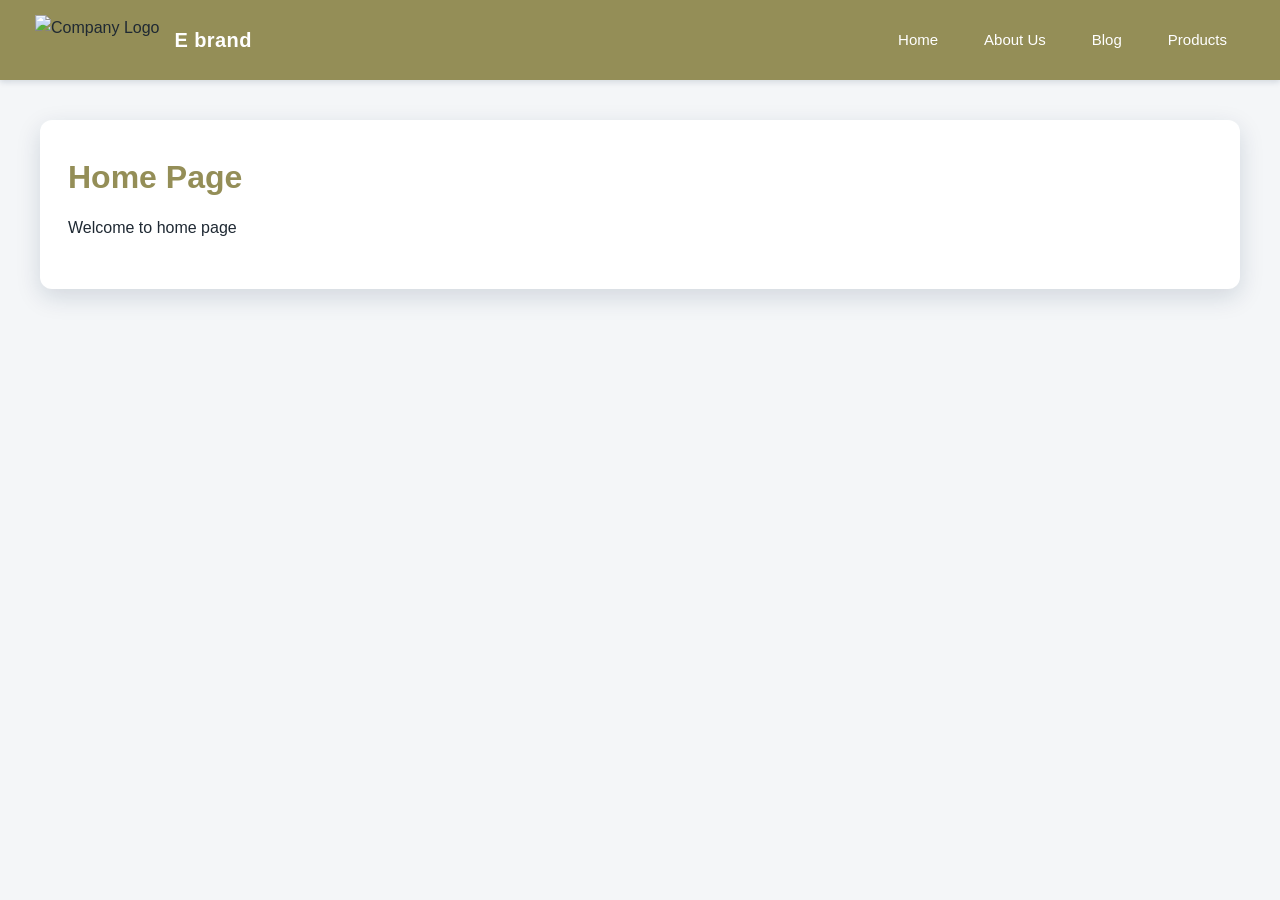
==== index.html @ 7e7e0a2b "Merge remote README with Initial  project" ====
<!-- Homepage -->
<!DOCTYPE html>
<html lang="en">
<head>
    <meta charset="UTF-8">
    <meta name="viewport" content="width=device-width, initial-scale=1.0">
    <title>Power Apps Pro INC.</title>

    <link rel="stylesheet" href="styles.css">
</head>
<body>

<div id="header"></div>

<main>
  <h1>Home Page</h1>
  <p>Welcome to home page</p>
</main>

<div id="footer"></div>
<script src="script.js"></script>
</body>
</html>
---- styles.css ----
/* ==========================================================
   E-Commerce Website Stylesheet
   ----------------------------------------------------------
   This stylesheet controls the overall look and layout of the
   site. It uses CSS variables so you can quickly change the
   color palette, spacing, and typography in one place.

   HOW TO CUSTOMIZE THIS FILE:
   - Change colors by editing the variables in :root
   - Change spacing by editing --content-width, --nav-height,
     and the padding/margin values below
   - Change responsiveness by adjusting the media query widths
   - Add new page sections using the helper classes near the end

   TIP:
   If you want a more premium, dark, or minimal look, update only
   the variables and a few color references below.
   ========================================================== */

:root {
    /* ---------------------------
       Brand colors
       Change these values to match your company style.
       Example: swap blue for green, orange, or black.
       --------------------------- */
    --primary: #948e57;          /* Main dark blue used for header and strong accents */
    --primary-dark: #726a3c;     /* Darker version for hover or pressed states */
    --primary-light: #e2e076;    /* Slightly lighter shade for hover links */
    --accent: #63583b;           /* Selected/active navigation color */

    /* ---------------------------
       Neutral colors
       These affect text, background, and borders.
       --------------------------- */
    --page-bg: #f4f6f8;          /* Overall page background color */
    --surface: #ffffff;          /* Main content card background */
    --text: #1f2933;             /* Main text color */
    --muted: #5f6c7b;            /* Secondary text / subtitles */
    --border: #dfe7ef;           /* Borders and dividers */
    --shadow: rgba(15, 41, 71, 0.15); /* Soft shadow for cards and headers */

    /* ---------------------------
       Layout values
       Adjust these for page width and spacing.
       --------------------------- */
    --content-width: 1200px;     /* Maximum width of main content */
    --nav-height: 80px;          /* Header height on desktop */
    --radius: 12px;              /* Corner radius for cards and buttons */
    --transition-speed: 0.2s;    /* Speed for hover transitions */
}

/* ==========================================================
   Reset and base styles
   These rules make the page look consistent across browsers.
   ========================================================== */

* {
    margin: 0;
    padding: 0;
    box-sizing: border-box;
}

html {
    scroll-behavior: smooth;
}

body {
    font-family: Arial, Helvetica, sans-serif;
    background-color: var(--page-bg);
    color: var(--text);
    line-height: 1.6;
}

a {
    color: inherit;
    text-decoration: none;
}

img {
    max-width: 100%;
    display: block;
}

main {
    width: min(var(--content-width), calc(100% - 32px));
    margin: 40px auto;
    padding: 32px 28px;
    background-color: var(--surface);
    border-radius: var(--radius);
    box-shadow: 0 8px 24px var(--shadow);
}

main h1,
main h2,
main h3 {
    color: var(--primary);
    margin-bottom: 12px;
}

main p {
    color: var(--text);
    margin-bottom: 16px;
}

/* ==========================================================
   Header styles
   The header is the main navigation bar across the website.
   It is loaded from header.html, so these styles affect every page.
   ========================================================== */

header {
    width: 100%;
    min-height: var(--nav-height);
    background-color: var(--primary);
    display: flex;
    align-items: center;
    justify-content: space-between;
    padding: 0 35px;
    box-shadow: 0 2px 6px var(--shadow);
}

/* ----------------------------------------------------------
   Left side of the header
   This section contains the logo and brand name.
   ---------------------------------------------------------- */

.left-header {
    display: flex;
    align-items: center;
    gap: 15px;
}

.left-header a {
    display: flex;
    align-items: center;
    text-decoration: none;
}

.logo {
    height: 50px;
    width: auto;
    display: block;
}

.brand-text {
    color: #ffffff;
    font-size: 20px;
    font-weight: 600;
    letter-spacing: 0.02em;
}

/* ==========================================================
   Navigation styles
   This controls each nav link such as Home, About Us, Blog, Products.
   You can change the look by editing link padding, background color,
   font size, or hover state below.
   ========================================================== */

nav {
    display: flex;
    align-items: center;
    gap: 10px;
    flex-wrap: wrap;
}

nav a {
    color: #ffffff;
    text-decoration: none;
    font-size: 15px;
    font-weight: 500;
    padding: 12px 18px;
    border-radius: 6px;
    transition: background-color var(--transition-speed) ease,
                color var(--transition-speed) ease,
                transform var(--transition-speed) ease;
}

nav a:hover {
    background-color: var(--primary-light);
}

nav a:active {
    transform: translateY(1px);
}

/* Use this class on a nav item when it is the current page.
   In HTML, you would usually add class="active" to the current nav link.
   Example: <a href="products.html" class="active">Products</a> */
nav a.active {
    background-color: var(--accent);
}

/* ==========================================================
   Utility classes for future page sections
   These are optional helper classes that make it easier to add
   consistent card layouts and headings across the site.
   ========================================================== */

.page-title {
    font-size: clamp(2rem, 4vw, 3rem);
    margin-bottom: 18px;
    color: var(--primary);
}

.section {
    margin-top: 28px;
    padding: 24px;
    background-color: var(--surface);
    border: 1px solid var(--border);
    border-radius: var(--radius);
}

.card-grid {
    display: grid;
    grid-template-columns: repeat(auto-fit, minmax(220px, 1fr));
    gap: 20px;
}

.card {
    background-color: var(--surface);
    border: 1px solid var(--border);
    border-radius: var(--radius);
    padding: 20px;
    box-shadow: 0 4px 12px rgba(0, 0, 0, 0.04);
}

/* ==========================================================
   Responsive design
   These media queries make the layout adapt on smaller screens.
   If you want a different mobile breakpoint, change 700px below.
   ========================================================== */

@media (max-width: 700px) {
    header {
        height: auto;
        min-height: var(--nav-height);
        flex-direction: column;
        align-items: stretch;
        padding: 15px 20px;
        gap: 15px;
    }

    .left-header {
        justify-content: center;
    }

    nav {
        justify-content: center;
    }

    nav a {
        font-size: 14px;
        padding: 10px 14px;
    }

    .logo {
        height: 42px;
    }

    main {
        width: min(var(--content-width), calc(100% - 20px));
        padding: 22px 18px;
        margin-top: 20px;
    }
}

/* ==========================================================
   Notes for editing
   ----------------------------------------------------------
   To customize the site quickly:
   1. Change --primary to alter the main brand color.
   2. Change --page-bg to make the page lighter or darker.
   3. Update nav a hover styles to create a new hover effect.
   4. Adjust the mobile media query width to target a different
      device size.
   5. Add new utility classes for product cards, pricing sections,
      or hero banners without changing the header rules.
   ========================================================== */
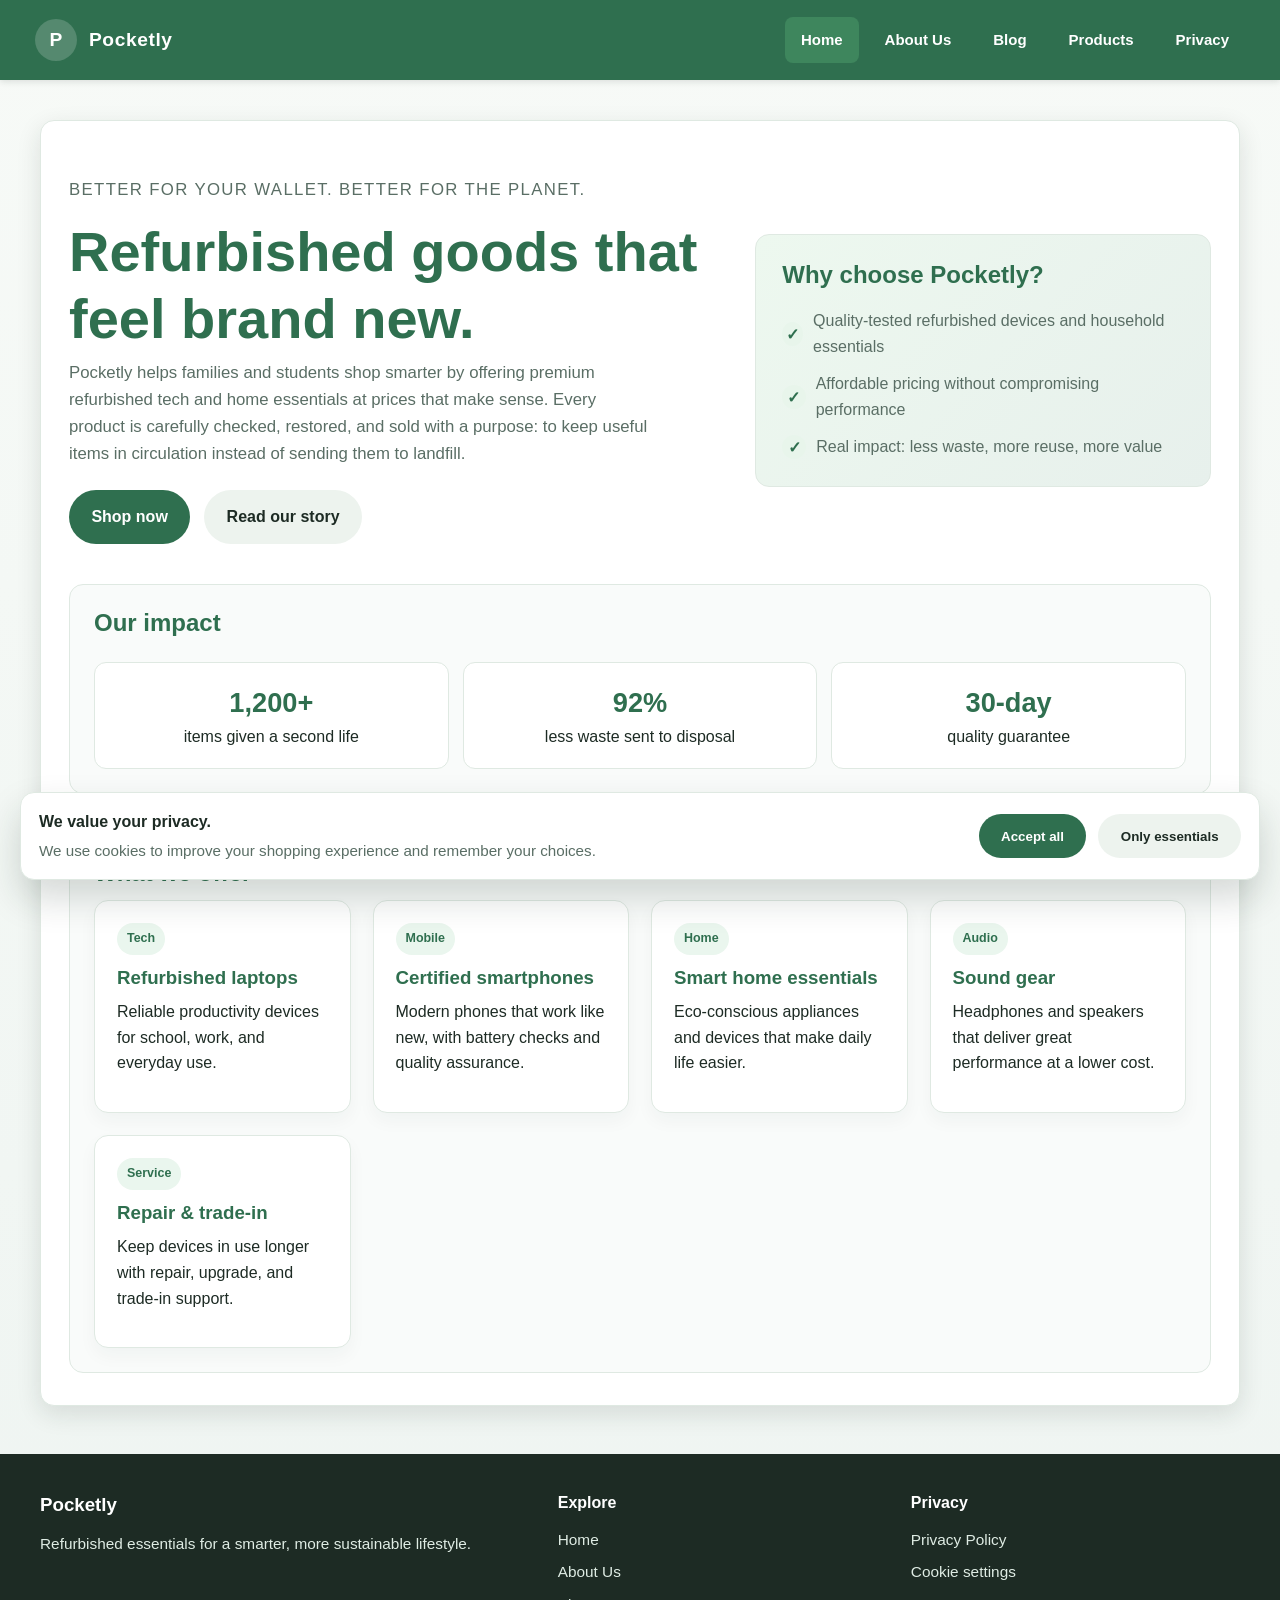
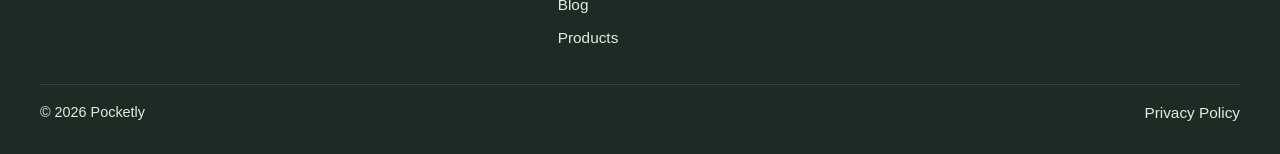
==== commit 797108e8: "Infomration added to each page and theme update" ====
--- a/index.html
+++ b/index.html
@@ -1,23 +1,91 @@
-<!-- Homepage -->
 <!DOCTYPE html>
 <html lang="en">
 <head>
-    <meta charset="UTF-8">
-    <meta name="viewport" content="width=device-width, initial-scale=1.0">
-    <title>Power Apps Pro INC.</title>
-
-    <link rel="stylesheet" href="styles.css">
+  <meta charset="UTF-8">
+  <meta name="viewport" content="width=device-width, initial-scale=1.0">
+  <meta name="description" content="Pocketly sells high-quality refurbished essentials to help reduce waste and make sustainable shopping accessible.">
+  <title>Pocketly | Sustainable Refurbished Goods</title>
+  <link rel="stylesheet" href="styles.css">
 </head>
 <body>
+  <div id="header"></div>
 
-<div id="header"></div>
+  <main class="page-shell">
+    <section class="hero">
+      <div class="hero-copy">
+        <p class="blog-meta">Better for your wallet. Better for the planet.</p>
+        <h1 class="page-title">Refurbished goods that feel brand new.</h1>
+        <p>
+          Pocketly helps families and students shop smarter by offering premium refurbished tech and home essentials at prices that make sense.
+          Every product is carefully checked, restored, and sold with a purpose: to keep useful items in circulation instead of sending them to landfill.
+        </p>
+        <div class="hero-actions">
+          <a class="button primary" href="products.html">Shop now</a>
+          <a class="button secondary" href="blog.html">Read our story</a>
+        </div>
+      </div>
 
-<main>
-  <h1>Home Page</h1>
-  <p>Welcome to home page</p>
-</main>
+      <div class="hero-panel">
+        <h2>Why choose Pocketly?</h2>
+        <ul class="feature-list">
+          <li>Quality-tested refurbished devices and household essentials</li>
+          <li>Affordable pricing without compromising performance</li>
+          <li>Real impact: less waste, more reuse, more value</li>
+        </ul>
+      </div>
+    </section>
 
-<div id="footer"></div>
-<script src="script.js"></script>
+    <section class="section">
+      <h2>Our impact</h2>
+      <div class="metric-grid">
+        <div class="metric">
+          <strong>1,200+</strong>
+          <span>items given a second life</span>
+        </div>
+        <div class="metric">
+          <strong>92%</strong>
+          <span>less waste sent to disposal</span>
+        </div>
+        <div class="metric">
+          <strong>30-day</strong>
+          <span>quality guarantee</span>
+        </div>
+      </div>
+    </section>
+
+    <section class="section">
+      <h2>What we offer</h2>
+      <div class="product-grid">
+        <article class="product-card">
+          <span class="product-tag">Tech</span>
+          <h3>Refurbished laptops</h3>
+          <p>Reliable productivity devices for school, work, and everyday use.</p>
+        </article>
+        <article class="product-card">
+          <span class="product-tag">Mobile</span>
+          <h3>Certified smartphones</h3>
+          <p>Modern phones that work like new, with battery checks and quality assurance.</p>
+        </article>
+        <article class="product-card">
+          <span class="product-tag">Home</span>
+          <h3>Smart home essentials</h3>
+          <p>Eco-conscious appliances and devices that make daily life easier.</p>
+        </article>
+        <article class="product-card">
+          <span class="product-tag">Audio</span>
+          <h3>Sound gear</h3>
+          <p>Headphones and speakers that deliver great performance at a lower cost.</p>
+        </article>
+        <article class="product-card">
+          <span class="product-tag">Service</span>
+          <h3>Repair & trade-in</h3>
+          <p>Keep devices in use longer with repair, upgrade, and trade-in support.</p>
+        </article>
+      </div>
+    </section>
+  </main>
+
+  <div id="footer"></div>
+  <script src="script.js"></script>
 </body>
 </html>
--- a/styles.css
+++ b/styles.css
@@ -1,278 +1,486 @@
-/* ==========================================================
-   E-Commerce Website Stylesheet
-   ----------------------------------------------------------
-   This stylesheet controls the overall look and layout of the
-   site. It uses CSS variables so you can quickly change the
-   color palette, spacing, and typography in one place.
-
-   HOW TO CUSTOMIZE THIS FILE:
-   - Change colors by editing the variables in :root
-   - Change spacing by editing --content-width, --nav-height,
-     and the padding/margin values below
-   - Change responsiveness by adjusting the media query widths
-   - Add new page sections using the helper classes near the end
-
-   TIP:
-   If you want a more premium, dark, or minimal look, update only
-   the variables and a few color references below.
-   ========================================================== */
-
 :root {
-    /* ---------------------------
-       Brand colors
-       Change these values to match your company style.
-       Example: swap blue for green, orange, or black.
-       --------------------------- */
-    --primary: #948e57;          /* Main dark blue used for header and strong accents */
-    --primary-dark: #726a3c;     /* Darker version for hover or pressed states */
-    --primary-light: #e2e076;    /* Slightly lighter shade for hover links */
-    --accent: #63583b;           /* Selected/active navigation color */
-
-    /* ---------------------------
-       Neutral colors
-       These affect text, background, and borders.
-       --------------------------- */
-    --page-bg: #f4f6f8;          /* Overall page background color */
-    --surface: #ffffff;          /* Main content card background */
-    --text: #1f2933;             /* Main text color */
-    --muted: #5f6c7b;            /* Secondary text / subtitles */
-    --border: #dfe7ef;           /* Borders and dividers */
-    --shadow: rgba(15, 41, 71, 0.15); /* Soft shadow for cards and headers */
-
-    /* ---------------------------
-       Layout values
-       Adjust these for page width and spacing.
-       --------------------------- */
-    --content-width: 1200px;     /* Maximum width of main content */
-    --nav-height: 80px;          /* Header height on desktop */
-    --radius: 12px;              /* Corner radius for cards and buttons */
-    --transition-speed: 0.2s;    /* Speed for hover transitions */
-}
-
-/* ==========================================================
-   Reset and base styles
-   These rules make the page look consistent across browsers.
-   ========================================================== */
+  --primary: #2f6f4f;
+  --primary-dark: #214d3a;
+  --primary-light: #d7eedf;
+  --accent: #3e865d;
+  --page-bg: #f4f7f5;
+  --surface: #ffffff;
+  --text: #1d2b24;
+  --muted: #5a6e65;
+  --border: #dfe9e2;
+  --shadow: rgba(24, 42, 34, 0.12);
+  --content-width: 1200px;
+  --nav-height: 80px;
+  --radius: 14px;
+  --transition-speed: 0.2s;
+}
 
 * {
-    margin: 0;
-    padding: 0;
-    box-sizing: border-box;
+  box-sizing: border-box;
+  margin: 0;
+  padding: 0;
 }
 
 html {
-    scroll-behavior: smooth;
+  scroll-behavior: smooth;
 }
 
 body {
-    font-family: Arial, Helvetica, sans-serif;
-    background-color: var(--page-bg);
-    color: var(--text);
-    line-height: 1.6;
+  font-family: Arial, Helvetica, sans-serif;
+  background: linear-gradient(180deg, #f7faf7 0%, #eef4f1 100%);
+  color: var(--text);
+  line-height: 1.6;
 }
 
 a {
-    color: inherit;
-    text-decoration: none;
+  color: inherit;
+  text-decoration: none;
 }
 
 img {
-    max-width: 100%;
-    display: block;
+  display: block;
+  max-width: 100%;
 }
 
 main {
-    width: min(var(--content-width), calc(100% - 32px));
-    margin: 40px auto;
-    padding: 32px 28px;
-    background-color: var(--surface);
-    border-radius: var(--radius);
-    box-shadow: 0 8px 24px var(--shadow);
+  width: min(var(--content-width), calc(100% - 32px));
+  margin: 40px auto;
+  padding: 32px 28px;
+  background: var(--surface);
+  border: 1px solid var(--border);
+  border-radius: var(--radius);
+  box-shadow: 0 8px 24px var(--shadow);
 }
 
 main h1,
 main h2,
 main h3 {
-    color: var(--primary);
-    margin-bottom: 12px;
-}
-
-main p {
-    color: var(--text);
-    margin-bottom: 16px;
-}
-
-/* ==========================================================
-   Header styles
-   The header is the main navigation bar across the website.
-   It is loaded from header.html, so these styles affect every page.
-   ========================================================== */
+  color: var(--primary);
+  margin-bottom: 12px;
+  line-height: 1.2;
+}
+
+main p,
+main li {
+  color: var(--text);
+  margin-bottom: 14px;
+}
+
+.page-shell {
+  display: grid;
+  gap: 28px;
+}
+
+.page-title {
+  font-size: clamp(2.1rem, 5vw, 3.5rem);
+  margin-bottom: 8px;
+}
+
+.section {
+  margin-top: 12px;
+  padding: 24px;
+  background: #f9fbfa;
+  border: 1px solid var(--border);
+  border-radius: var(--radius);
+}
+
+.card-grid {
+  display: grid;
+  grid-template-columns: repeat(auto-fit, minmax(220px, 1fr));
+  gap: 20px;
+}
+
+.card,
+.product-card,
+.blog-card,
+.value-card,
+.feature-card {
+  background: var(--surface);
+  border: 1px solid var(--border);
+  border-radius: var(--radius);
+  padding: 22px;
+  box-shadow: 0 8px 18px rgba(28, 52, 42, 0.04);
+}
 
 header {
-    width: 100%;
+  width: 100%;
+  min-height: var(--nav-height);
+  background: var(--primary);
+  display: flex;
+  align-items: center;
+  justify-content: space-between;
+  padding: 0 35px;
+  box-shadow: 0 2px 6px var(--shadow);
+}
+
+.left-header {
+  display: flex;
+  align-items: center;
+  gap: 15px;
+}
+
+.brand-link {
+  display: flex;
+  align-items: center;
+  gap: 12px;
+}
+
+.logo-badge {
+  width: 42px;
+  height: 42px;
+  display: grid;
+  place-items: center;
+  border-radius: 50%;
+  background: rgba(255, 255, 255, 0.18);
+  color: #ffffff;
+  font-weight: 700;
+  font-size: 1.2rem;
+}
+
+.brand-text {
+  color: #ffffff;
+  font-size: 1.2rem;
+  font-weight: 700;
+  letter-spacing: 0.03em;
+}
+
+nav {
+  display: flex;
+  align-items: center;
+  gap: 10px;
+  flex-wrap: wrap;
+}
+
+nav a {
+  color: #ffffff;
+  font-size: 15px;
+  font-weight: 600;
+  padding: 11px 16px;
+  border-radius: 8px;
+  transition: background-color var(--transition-speed) ease, transform var(--transition-speed) ease;
+}
+
+nav a:hover {
+  background: var(--primary-light);
+  color: var(--text);
+}
+
+nav a.active {
+  background: var(--accent);
+}
+
+.hero {
+  display: grid;
+  grid-template-columns: 1.3fr 0.9fr;
+  gap: 28px;
+  align-items: center;
+  padding: 24px 0 0;
+}
+
+.hero-copy {
+  padding-right: 10px;
+}
+
+.hero-copy p {
+  font-size: 1.05rem;
+  color: var(--muted);
+  max-width: 62ch;
+}
+
+.hero-actions {
+  display: flex;
+  flex-wrap: wrap;
+  gap: 14px;
+  margin-top: 22px;
+}
+
+.button,
+button {
+  display: inline-flex;
+  align-items: center;
+  justify-content: center;
+  border: none;
+  border-radius: 999px;
+  padding: 0.9rem 1.4rem;
+  font-weight: 700;
+  cursor: pointer;
+  transition: transform var(--transition-speed) ease, opacity var(--transition-speed) ease;
+}
+
+.button:hover,
+button:hover {
+  transform: translateY(-1px);
+}
+
+.button.primary,
+.cookie-banner button[data-action='accept'] {
+  background: var(--primary);
+  color: #ffffff;
+}
+
+.button.secondary,
+.cookie-banner button[data-action='decline'] {
+  background: #edf3ee;
+  color: var(--text);
+}
+
+.hero-panel {
+  background: linear-gradient(135deg, #edf8ef 0%, #e7f0ec 100%);
+  border: 1px solid var(--border);
+  border-radius: var(--radius);
+  padding: 26px;
+}
+
+.metric-grid {
+  display: grid;
+  grid-template-columns: repeat(3, minmax(0, 1fr));
+  gap: 14px;
+  margin-top: 24px;
+}
+
+.metric {
+  background: var(--surface);
+  border: 1px solid var(--border);
+  border-radius: 12px;
+  padding: 18px 16px;
+  text-align: center;
+}
+
+.metric strong {
+  display: block;
+  font-size: 1.7rem;
+  color: var(--primary);
+}
+
+.feature-list {
+  list-style: none;
+  display: grid;
+  gap: 12px;
+  margin-top: 18px;
+}
+
+.feature-list li {
+  display: flex;
+  align-items: center;
+  gap: 10px;
+  margin: 0;
+  color: var(--muted);
+}
+
+.feature-list li::before {
+  content: '✓';
+  width: 24px;
+  height: 24px;
+  border-radius: 50%;
+  background: #e8f5eb;
+  color: var(--primary);
+  display: grid;
+  place-items: center;
+  font-weight: 700;
+}
+
+.site-footer {
+  background: #1d2b24;
+  color: #eaf3ee;
+  margin-top: 48px;
+  padding: 36px 0 20px;
+}
+
+.footer-content {
+  width: min(var(--content-width), calc(100% - 32px));
+  margin: 0 auto;
+  display: grid;
+  grid-template-columns: 1.2fr 0.8fr 0.8fr;
+  gap: 24px;
+}
+
+.site-footer h3,
+.site-footer h4 {
+  margin-bottom: 12px;
+  color: #ffffff;
+}
+
+.site-footer p,
+.site-footer a {
+  color: #dfece4;
+  font-size: 0.96rem;
+}
+
+.site-footer a {
+  display: block;
+  margin-bottom: 8px;
+}
+
+.footer-bottom {
+  width: min(var(--content-width), calc(100% - 32px));
+  margin: 26px auto 0;
+  padding-top: 16px;
+  border-top: 1px solid rgba(255, 255, 255, 0.12);
+  display: flex;
+  justify-content: space-between;
+  gap: 16px;
+  color: #dfece4;
+  font-size: 0.9rem;
+}
+
+.product-grid,
+.value-grid,
+.blog-grid {
+  display: grid;
+  grid-template-columns: repeat(auto-fit, minmax(220px, 1fr));
+  gap: 22px;
+}
+
+.product-card h3,
+.value-card h3,
+.blog-card h3 {
+  margin-bottom: 10px;
+}
+
+.product-tag {
+  display: inline-block;
+  background: #eaf6ee;
+  color: var(--primary);
+  padding: 6px 10px;
+  border-radius: 999px;
+  font-weight: 700;
+  font-size: 0.78rem;
+  margin-bottom: 12px;
+}
+
+.price {
+  font-size: 1.8rem;
+  font-weight: 700;
+  color: var(--primary);
+  margin-top: 12px;
+}
+
+.product-card ul,
+.privacy-list,
+.blog-article ul {
+  margin: 12px 0 0 18px;
+  color: var(--muted);
+}
+
+.blog-card {
+  display: flex;
+  flex-direction: column;
+  gap: 10px;
+}
+
+.blog-meta {
+  font-size: 0.85rem;
+  color: var(--muted);
+  text-transform: uppercase;
+  letter-spacing: 0.08em;
+}
+
+.blog-article {
+  background: #fbfdfc;
+  border: 1px solid var(--border);
+  border-radius: var(--radius);
+  padding: 28px;
+}
+
+.quote-box {
+  margin: 22px 0;
+  padding: 20px 22px;
+  background: #edf7f0;
+  border-left: 4px solid var(--primary);
+  border-radius: 0 12px 12px 0;
+  color: var(--text);
+  font-weight: 600;
+}
+
+.privacy-grid {
+  display: grid;
+  grid-template-columns: repeat(auto-fit, minmax(240px, 1fr));
+  gap: 20px;
+}
+
+.privacy-card {
+  padding: 18px;
+  background: #f9fbfa;
+  border: 1px solid var(--border);
+  border-radius: var(--radius);
+}
+
+.cookie-banner {
+  position: fixed;
+  left: 20px;
+  right: 20px;
+  bottom: 20px;
+  z-index: 999;
+  background: #ffffff;
+  border: 1px solid var(--border);
+  border-radius: var(--radius);
+  box-shadow: 0 18px 36px rgba(24, 42, 34, 0.18);
+  padding: 16px 18px;
+}
+
+.cookie-content {
+  display: flex;
+  justify-content: space-between;
+  align-items: center;
+  gap: 16px;
+}
+
+.cookie-content p {
+  margin: 4px 0 0;
+  font-size: 0.95rem;
+  color: var(--muted);
+}
+
+.cookie-actions {
+  display: flex;
+  gap: 12px;
+  flex-wrap: wrap;
+}
+
+@media (max-width: 700px) {
+  header {
     min-height: var(--nav-height);
-    background-color: var(--primary);
-    display: flex;
-    align-items: center;
-    justify-content: space-between;
-    padding: 0 35px;
-    box-shadow: 0 2px 6px var(--shadow);
-}
-
-/* ----------------------------------------------------------
-   Left side of the header
-   This section contains the logo and brand name.
-   ---------------------------------------------------------- */
-
-.left-header {
-    display: flex;
-    align-items: center;
+    height: auto;
+    flex-direction: column;
+    align-items: stretch;
+    padding: 15px 20px;
     gap: 15px;
-}
-
-.left-header a {
-    display: flex;
-    align-items: center;
-    text-decoration: none;
-}
-
-.logo {
-    height: 50px;
-    width: auto;
-    display: block;
-}
-
-.brand-text {
-    color: #ffffff;
-    font-size: 20px;
-    font-weight: 600;
-    letter-spacing: 0.02em;
-}
-
-/* ==========================================================
-   Navigation styles
-   This controls each nav link such as Home, About Us, Blog, Products.
-   You can change the look by editing link padding, background color,
-   font size, or hover state below.
-   ========================================================== */
-
-nav {
-    display: flex;
-    align-items: center;
-    gap: 10px;
-    flex-wrap: wrap;
-}
-
-nav a {
-    color: #ffffff;
-    text-decoration: none;
-    font-size: 15px;
-    font-weight: 500;
-    padding: 12px 18px;
-    border-radius: 6px;
-    transition: background-color var(--transition-speed) ease,
-                color var(--transition-speed) ease,
-                transform var(--transition-speed) ease;
-}
-
-nav a:hover {
-    background-color: var(--primary-light);
-}
-
-nav a:active {
-    transform: translateY(1px);
-}
-
-/* Use this class on a nav item when it is the current page.
-   In HTML, you would usually add class="active" to the current nav link.
-   Example: <a href="products.html" class="active">Products</a> */
-nav a.active {
-    background-color: var(--accent);
-}
-
-/* ==========================================================
-   Utility classes for future page sections
-   These are optional helper classes that make it easier to add
-   consistent card layouts and headings across the site.
-   ========================================================== */
-
-.page-title {
-    font-size: clamp(2rem, 4vw, 3rem);
-    margin-bottom: 18px;
-    color: var(--primary);
-}
-
-.section {
-    margin-top: 28px;
-    padding: 24px;
-    background-color: var(--surface);
-    border: 1px solid var(--border);
-    border-radius: var(--radius);
-}
-
-.card-grid {
-    display: grid;
-    grid-template-columns: repeat(auto-fit, minmax(220px, 1fr));
-    gap: 20px;
-}
-
-.card {
-    background-color: var(--surface);
-    border: 1px solid var(--border);
-    border-radius: var(--radius);
-    padding: 20px;
-    box-shadow: 0 4px 12px rgba(0, 0, 0, 0.04);
-}
-
-/* ==========================================================
-   Responsive design
-   These media queries make the layout adapt on smaller screens.
-   If you want a different mobile breakpoint, change 700px below.
-   ========================================================== */
-
-@media (max-width: 700px) {
-    header {
-        height: auto;
-        min-height: var(--nav-height);
-        flex-direction: column;
-        align-items: stretch;
-        padding: 15px 20px;
-        gap: 15px;
-    }
-
-    .left-header {
-        justify-content: center;
-    }
-
-    nav {
-        justify-content: center;
-    }
-
-    nav a {
-        font-size: 14px;
-        padding: 10px 14px;
-    }
-
-    .logo {
-        height: 42px;
-    }
-
-    main {
-        width: min(var(--content-width), calc(100% - 20px));
-        padding: 22px 18px;
-        margin-top: 20px;
-    }
-}
-
-/* ==========================================================
-   Notes for editing
-   ----------------------------------------------------------
-   To customize the site quickly:
-   1. Change --primary to alter the main brand color.
-   2. Change --page-bg to make the page lighter or darker.
-   3. Update nav a hover styles to create a new hover effect.
-   4. Adjust the mobile media query width to target a different
-      device size.
-   5. Add new utility classes for product cards, pricing sections,
-      or hero banners without changing the header rules.
-   ========================================================== */+  }
+
+  .left-header {
+    justify-content: center;
+  }
+
+  nav {
+    justify-content: center;
+  }
+
+  nav a {
+    font-size: 14px;
+    padding: 10px 14px;
+  }
+
+  main {
+    width: min(var(--content-width), calc(100% - 20px));
+    padding: 22px 18px;
+    margin-top: 20px;
+  }
+
+  .hero,
+  .footer-content {
+    grid-template-columns: 1fr;
+  }
+
+  .metric-grid {
+    grid-template-columns: 1fr;
+  }
+
+  .cookie-content {
+    flex-direction: column;
+    align-items: flex-start;
+  }
+
+  .footer-bottom {
+    flex-direction: column;
+  }
+}
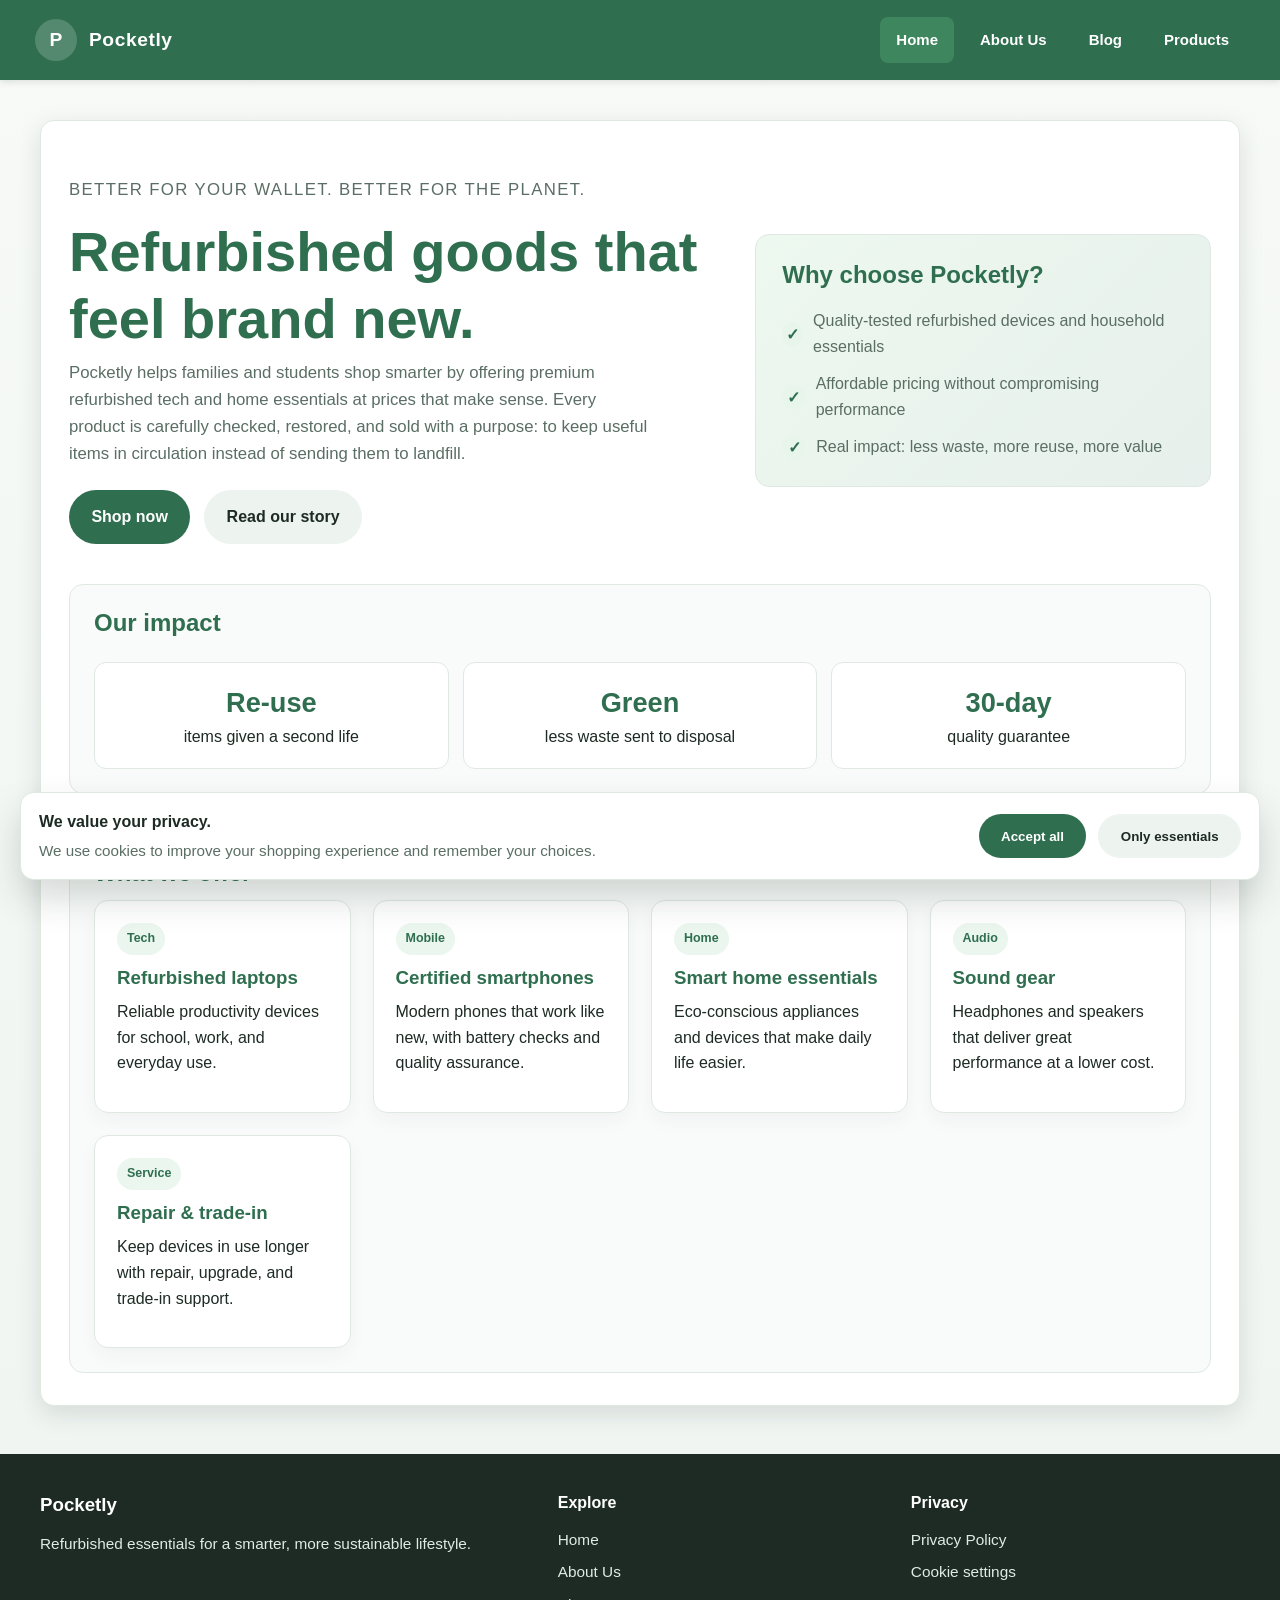
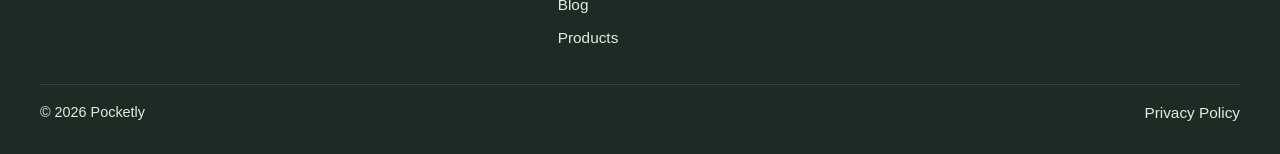
==== commit 8222fc76: "README updated with link" ====
--- a/index.html
+++ b/index.html
@@ -39,11 +39,11 @@
       <h2>Our impact</h2>
       <div class="metric-grid">
         <div class="metric">
-          <strong>1,200+</strong>
+          <strong>Re-use</strong>
           <span>items given a second life</span>
         </div>
         <div class="metric">
-          <strong>92%</strong>
+          <strong>Green</strong>
           <span>less waste sent to disposal</span>
         </div>
         <div class="metric">
